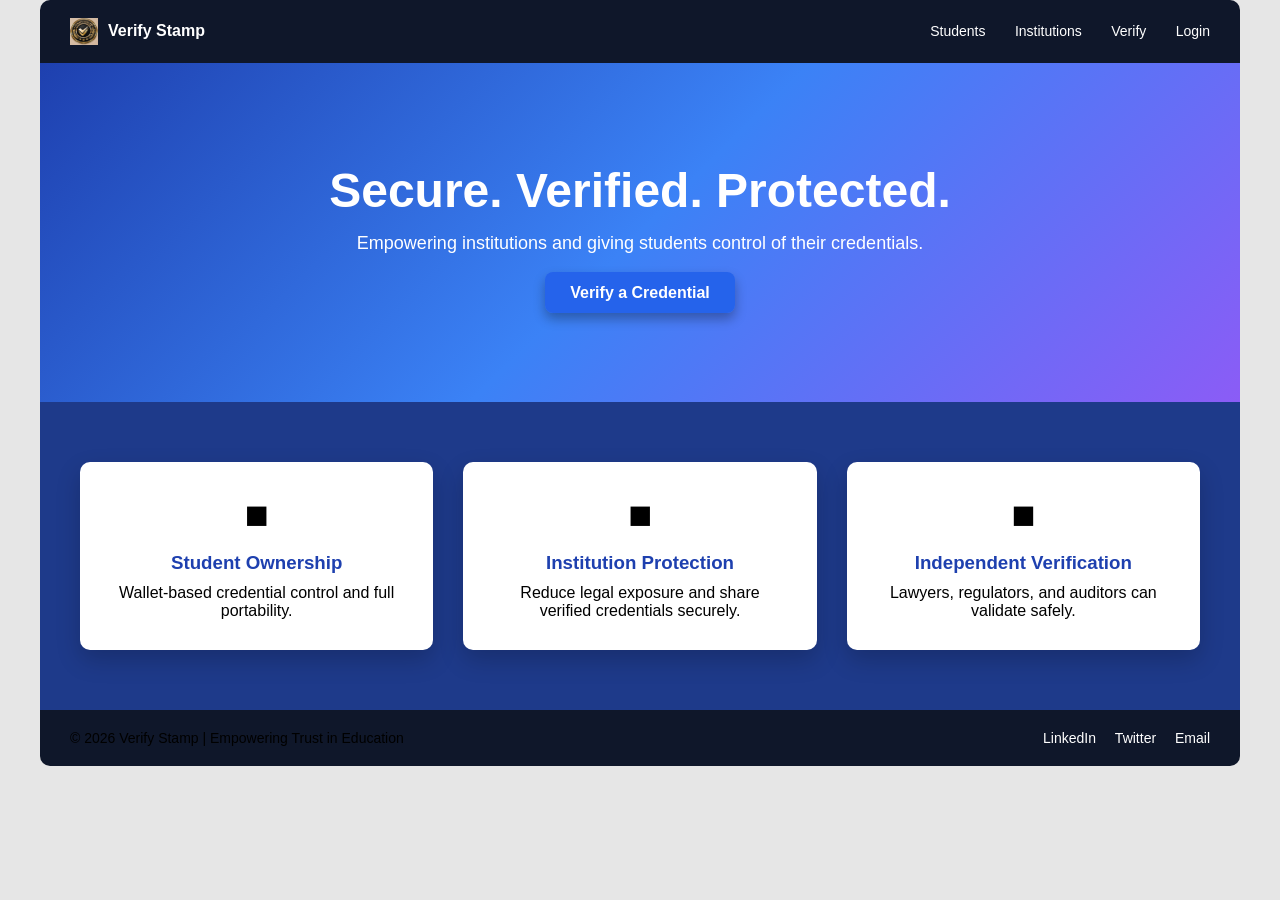
==== index.html @ f708c898 "Update index.html" ====
<!DOCTYPE html>
<html lang="en">

<head>

<meta charset="UTF-8">
<meta name="viewport" content="width=device-width, initial-scale=1.0">

<title>Verify Stamp</title>

<link rel="stylesheet" href="style.css">

</head>

<body>

<header class="navbar">

<div class="logo">
<img src="Verify Stamp Logo.png">
<span>Verify Stamp</span>
</div>

<nav>
<a href="#">Students</a>
<a href="#">Institutions</a>
<a href="verify.html">Verify</a>
<a href="#">Login</a>
</nav>

</header>


<section class="hero">

<h1>Secure. Verified. Protected.</h1>

<p>
Empowering institutions and giving students control of their credentials.
</p>

<a href="verify.html" class="btn">
Verify a Credential
</a>

</section>


<section class="features">

<div class="card">

<div class="icon">■</div>

<h3>Student Ownership</h3>

<p>
Wallet-based credential control and full portability.
</p>

</div>


<div class="card">

<div class="icon">■</div>

<h3>Institution Protection</h3>

<p>
Reduce legal exposure and share verified credentials securely.
</p>

</div>


<div class="card">

<div class="icon">■</div>

<h3>Independent Verification</h3>

<p>
Lawyers, regulators, and auditors can validate safely.
</p>

</div>

</section>


<footer>

<p>
© 2026 Verify Stamp | Empowering Trust in Education
</p>

<div class="socials">
<a href="#">LinkedIn</a>
<a href="#">Twitter</a>
<a href="#">Email</a>
</div>

</footer>


</body>
</html>
---- style.css ----
*{
margin:0;
padding:0;
box-sizing:border-box;
font-family:Arial, Helvetica, sans-serif;
}

body{

background:#e6e6e6;
display:flex;
flex-direction:column;
align-items:center;

}

/* MAIN CONTAINER STYLE */

body > *{

width:1200px;

}

/* NAVBAR */

.navbar{

display:flex;
justify-content:space-between;
align-items:center;

background:#0f172a;
padding:18px 30px;
border-radius:10px 10px 0 0;

color:white;

}

.logo{
display:flex;
align-items:center;
gap:10px;
font-weight:bold;
}

.logo img{
width:28px;
}

nav a{

color:white;
text-decoration:none;
margin-left:25px;
font-size:14px;

}

/* HERO SECTION */

.hero{

text-align:center;
padding:100px 20px;

background:linear-gradient(
135deg,
#1e40af,
#3b82f6,
#8b5cf6
);

color:white;

}

.hero h1{

font-size:48px;
margin-bottom:15px;

}

.hero p{

font-size:18px;
margin-bottom:30px;

}

/* BUTTON */

.btn{

background:#2563eb;
color:white;

padding:12px 25px;

border-radius:8px;
text-decoration:none;

font-weight:bold;

box-shadow:0 6px 12px rgba(0,0,0,0.3);

}

/* FEATURES */

.features{

display:flex;
justify-content:space-between;

gap:30px;

padding:60px 40px;

background:#1e3a8a;

}

.card{

background:white;

padding:30px;

border-radius:10px;

text-align:center;

width:33%;

box-shadow:0 10px 25px rgba(0,0,0,0.2);

}

.card .icon{

font-size:40px;
margin-bottom:15px;

}

.card h3{

color:#1e40af;
margin-bottom:10px;

}

/* FOOTER */

footer{

background:#0f172a;
color:blue and purple ;

display:flex;
justify-content:space-between;

padding:20px 30px;

border-radius:0 0 10px 10px;

font-size:14px;

}

.socials a{

color:white;
margin-left:15px;
text-decoration:none;

}
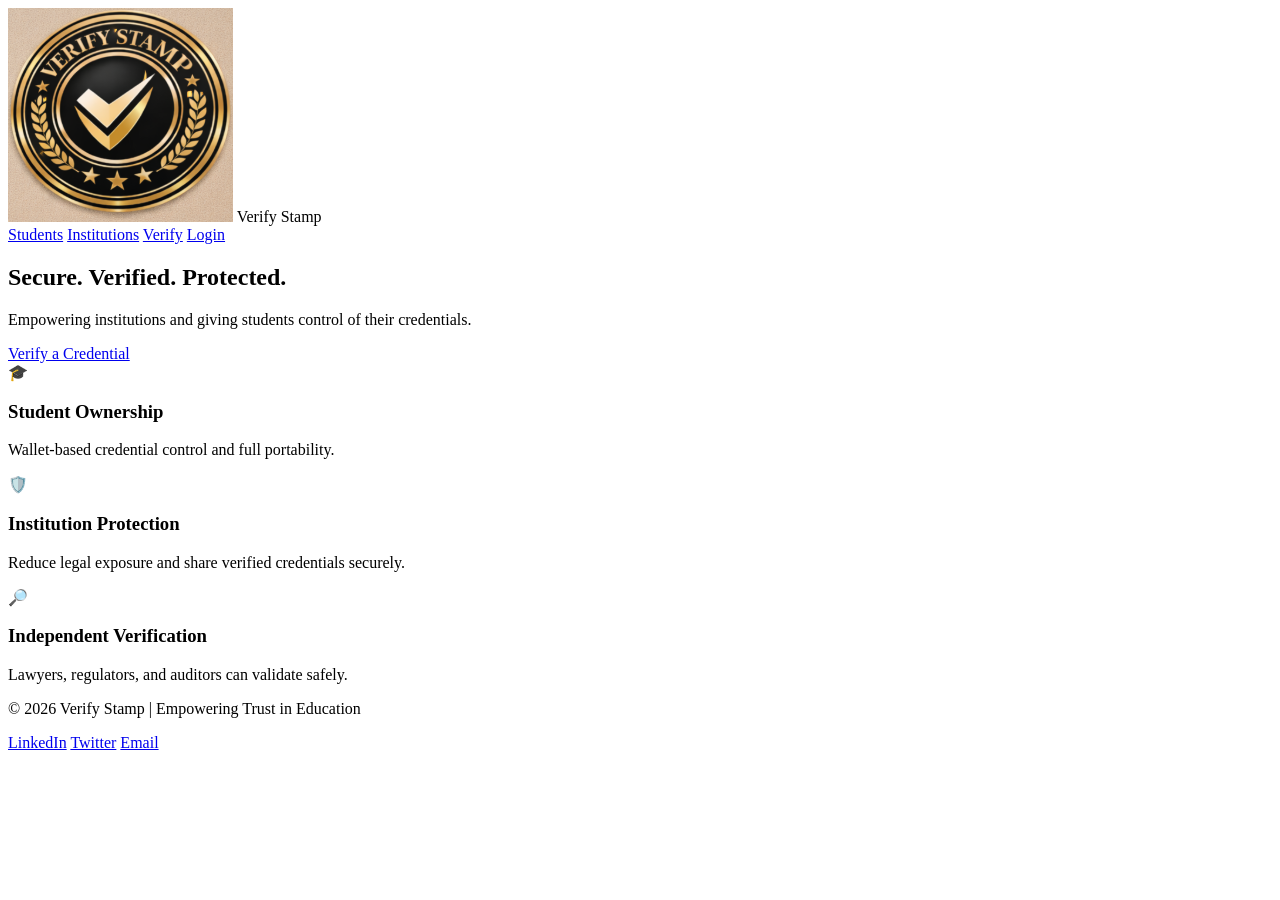
==== commit 385af4a9: "Update index.html" ====
--- a/index.html
+++ b/index.html
@@ -13,6 +13,8 @@
 </head>
 
 <body>
+
+<div class="container">
 
 <header class="navbar">
 
@@ -50,7 +52,7 @@
 
 <div class="card">
 
-<div class="icon">■</div>
+<div class="icon">🎓</div>
 
 <h3>Student Ownership</h3>
 
@@ -63,7 +65,7 @@
 
 <div class="card">
 
-<div class="icon">■</div>
+<div class="icon">🛡️</div>
 
 <h3>Institution Protection</h3>
 
@@ -76,7 +78,7 @@
 
 <div class="card">
 
-<div class="icon">■</div>
+<div class="icon">🔎</div>
 
 <h3>Independent Verification</h3>
 
@@ -103,6 +105,7 @@
 
 </footer>
 
+</div>
 
 </body>
 </html>
--- a/style.css
+++ b/style.css
@@ -1,180 +1,108 @@
-*{
-margin:0;
-padding:0;
-box-sizing:border-box;
-font-family:Arial, Helvetica, sans-serif;
-}
+<!DOCTYPE html>
+<html lang="en">
 
-body{
+<head>
 
-background:#e6e6e6;
-display:flex;
-flex-direction:column;
-align-items:center;
+<meta charset="UTF-8">
+<meta name="viewport" content="width=device-width, initial-scale=1.0">
 
-}
+<title>Verify Stamp</title>
 
-/* MAIN CONTAINER STYLE */
+<link rel="stylesheet" href="style.css">
 
-body > *{
+</head>
 
-width:1200px;
+<body>
 
-}
+<header class="navbar">
 
-/* NAVBAR */
+<div class="logo">
+<img src="Verify Stamp Logo.png">
+<span>Verify Stamp</span>
+</div>
 
-.navbar{
+<nav>
+<a href="#">Students</a>
+<a href="#">Institutions</a>
+<a href="verify.html">Verify</a>
+<a href="#">Login</a>
+</nav>
 
-display:flex;
-justify-content:space-between;
-align-items:center;
+</header>
 
-background:#0f172a;
-padding:18px 30px;
-border-radius:10px 10px 0 0;
 
-color:white;
+<section class="hero">
 
-}
+<h1>Secure. Verified. Protected.</h1>
 
-.logo{
-display:flex;
-align-items:center;
-gap:10px;
-font-weight:bold;
-}
+<p>
+Empowering institutions and giving students control of their credentials.
+</p>
 
-.logo img{
-width:28px;
-}
+<a href="verify.html" class="btn">
+Verify a Credential
+</a>
 
-nav a{
+</section>
 
-color:white;
-text-decoration:none;
-margin-left:25px;
-font-size:14px;
 
-}
+<section class="features">
 
-/* HERO SECTION */
+<div class="card">
 
-.hero{
+<div class="icon">■</div>
 
-text-align:center;
-padding:100px 20px;
+<h3>Student Ownership</h3>
 
-background:linear-gradient(
-135deg,
-#1e40af,
-#3b82f6,
-#8b5cf6
-);
+<p>
+Wallet-based credential control and full portability.
+</p>
 
-color:white;
+</div>
 
-}
 
-.hero h1{
+<div class="card">
 
-font-size:48px;
-margin-bottom:15px;
+<div class="icon">■</div>
 
-}
+<h3>Institution Protection</h3>
 
-.hero p{
+<p>
+Reduce legal exposure and share verified credentials securely.
+</p>
 
-font-size:18px;
-margin-bottom:30px;
+</div>
 
-}
 
-/* BUTTON */
+<div class="card">
 
-.btn{
+<div class="icon">■</div>
 
-background:#2563eb;
-color:white;
+<h3>Independent Verification</h3>
 
-padding:12px 25px;
+<p>
+Lawyers, regulators, and auditors can validate safely.
+</p>
 
-border-radius:8px;
-text-decoration:none;
+</div>
 
-font-weight:bold;
+</section>
 
-box-shadow:0 6px 12px rgba(0,0,0,0.3);
 
-}
+<footer>
 
-/* FEATURES */
+<p>
+© 2026 Verify Stamp | Empowering Trust in Education
+</p>
 
-.features{
+<div class="socials">
+<a href="#">LinkedIn</a>
+<a href="#">Twitter</a>
+<a href="#">Email</a>
+</div>
 
-display:flex;
-justify-content:space-between;
+</footer>
 
-gap:30px;
 
-padding:60px 40px;
-
-background:#1e3a8a;
-
-}
-
-.card{
-
-background:white;
-
-padding:30px;
-
-border-radius:10px;
-
-text-align:center;
-
-width:33%;
-
-box-shadow:0 10px 25px rgba(0,0,0,0.2);
-
-}
-
-.card .icon{
-
-font-size:40px;
-margin-bottom:15px;
-
-}
-
-.card h3{
-
-color:#1e40af;
-margin-bottom:10px;
-
-}
-
-/* FOOTER */
-
-footer{
-
-background:#0f172a;
-color:blue and purple ;
-
-display:flex;
-justify-content:space-between;
-
-padding:20px 30px;
-
-border-radius:0 0 10px 10px;
-
-font-size:14px;
-
-}
-
-.socials a{
-
-color:white;
-margin-left:15px;
-text-decoration:none;
-
-}
+</body>
+</html>
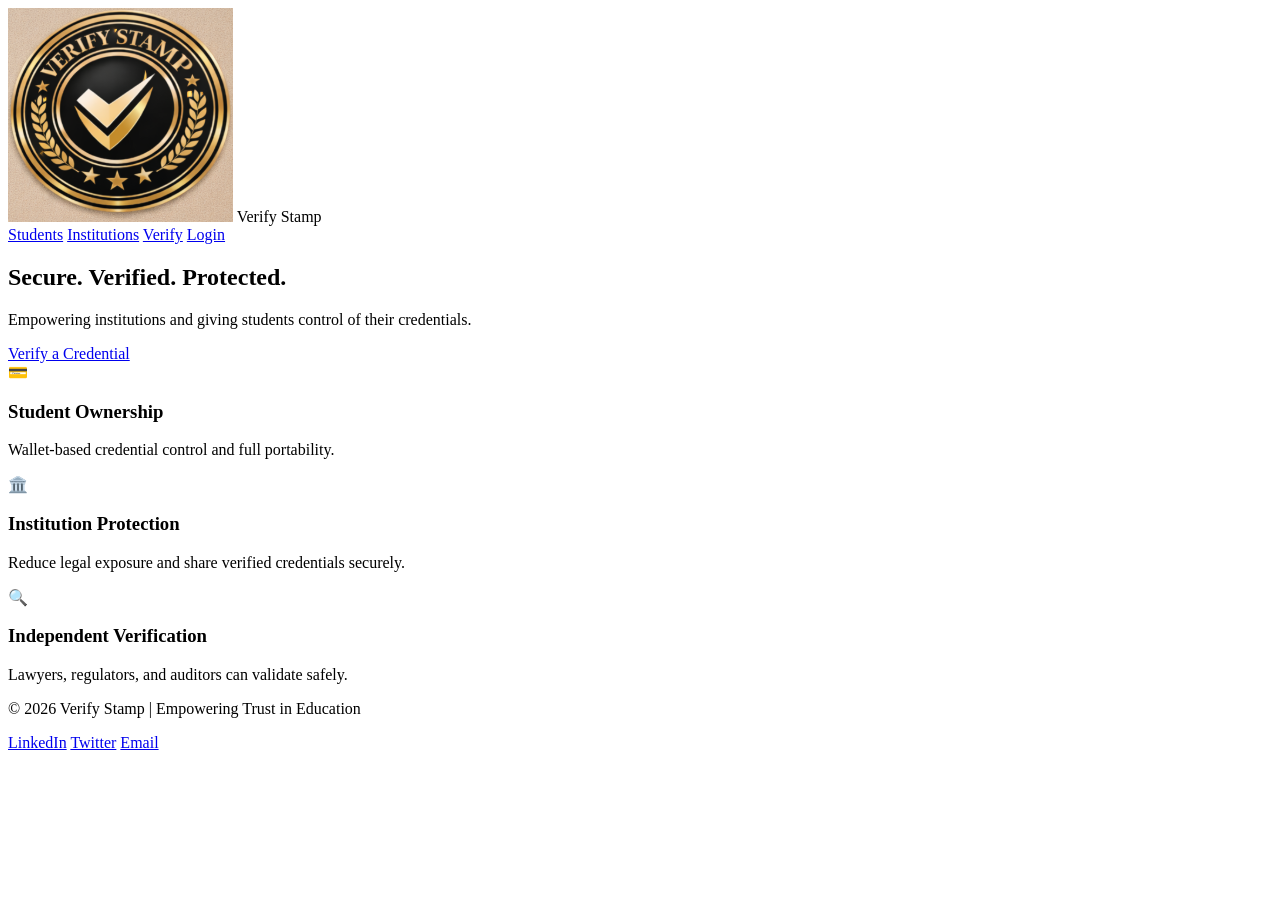
==== commit e36fa05b: "Update index.html" ====
--- a/index.html
+++ b/index.html
@@ -1,8 +1,6 @@
 <!DOCTYPE html>
 <html lang="en">
-
 <head>
-
 <meta charset="UTF-8">
 <meta name="viewport" content="width=device-width, initial-scale=1.0">
 
@@ -14,12 +12,12 @@
 
 <body>
 
-<div class="container">
+<!-- NAVBAR -->
 
 <header class="navbar">
 
 <div class="logo">
-<img src="Verify Stamp Logo.png">
+<img src="Verify Stamp Logo.png" alt="Verify Stamp Logo">
 <span>Verify Stamp</span>
 </div>
 
@@ -32,6 +30,7 @@
 
 </header>
 
+<!-- HERO SECTION -->
 
 <section class="hero">
 
@@ -47,12 +46,13 @@
 
 </section>
 
+<!-- FEATURES -->
 
 <section class="features">
 
 <div class="card">
 
-<div class="icon">🎓</div>
+<div class="icon">💳</div>
 
 <h3>Student Ownership</h3>
 
@@ -62,10 +62,9 @@
 
 </div>
 
-
 <div class="card">
 
-<div class="icon">🛡️</div>
+<div class="icon">🏛️</div>
 
 <h3>Institution Protection</h3>
 
@@ -75,10 +74,9 @@
 
 </div>
 
-
 <div class="card">
 
-<div class="icon">🔎</div>
+<div class="icon">🔍</div>
 
 <h3>Independent Verification</h3>
 
@@ -90,6 +88,7 @@
 
 </section>
 
+<!-- FOOTER -->
 
 <footer>
 
@@ -98,14 +97,14 @@
 </p>
 
 <div class="socials">
+
 <a href="#">LinkedIn</a>
 <a href="#">Twitter</a>
 <a href="#">Email</a>
+
 </div>
 
 </footer>
 
-</div>
-
 </body>
 </html>
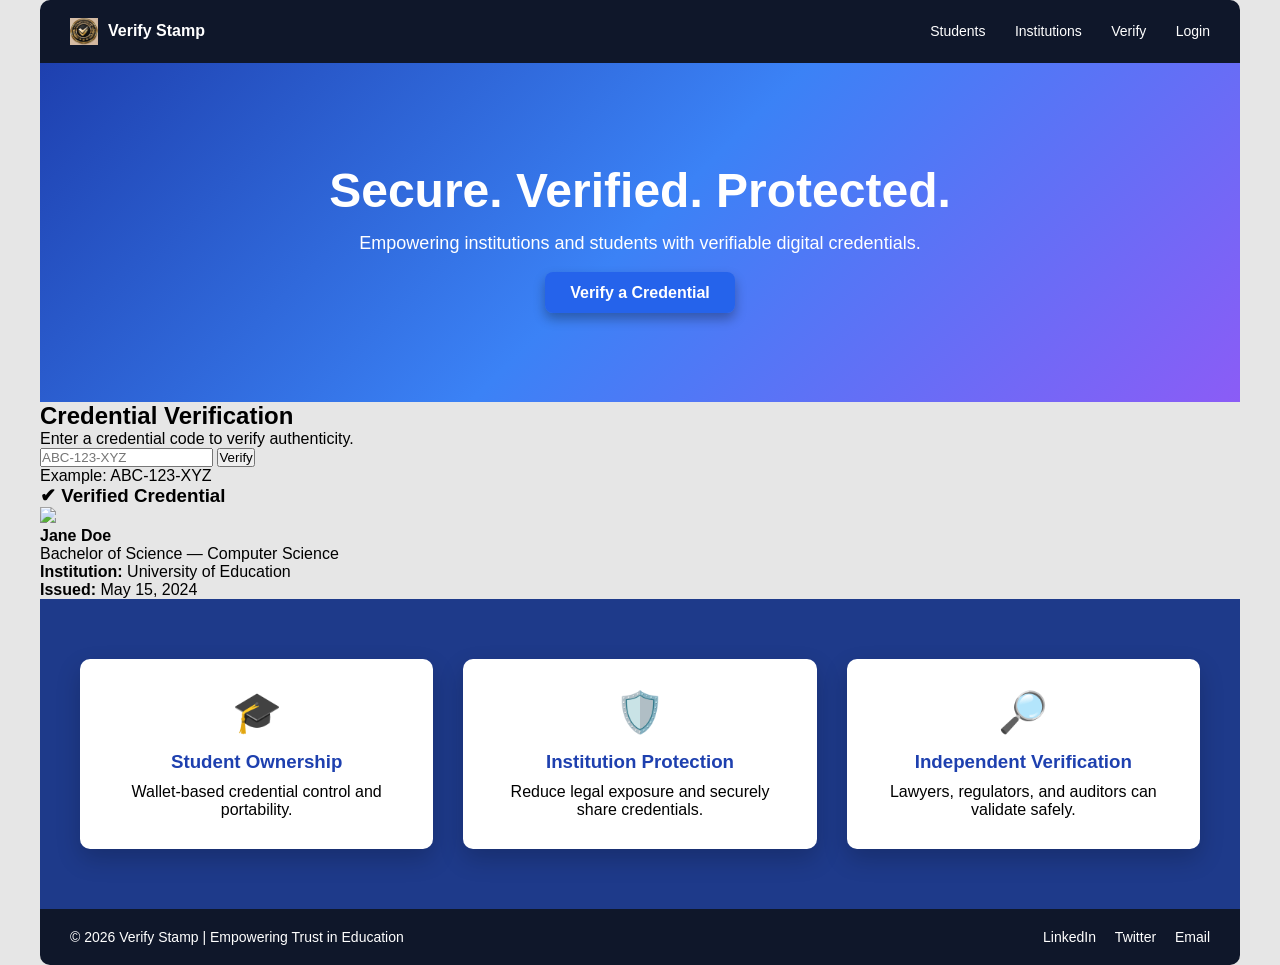
==== commit 96e2eeb6: "Update index.html" ====
--- a/index.html
+++ b/index.html
@@ -1,6 +1,7 @@
 <!DOCTYPE html>
 <html lang="en">
 <head>
+
 <meta charset="UTF-8">
 <meta name="viewport" content="width=device-width, initial-scale=1.0">
 
@@ -12,12 +13,10 @@
 
 <body>
 
-<!-- NAVBAR -->
-
 <header class="navbar">
 
 <div class="logo">
-<img src="Verify Stamp Logo.png" alt="Verify Stamp Logo">
+<img src="Verify Stamp Logo.png">
 <span>Verify Stamp</span>
 </div>
 
@@ -30,14 +29,13 @@
 
 </header>
 
-<!-- HERO SECTION -->
 
 <section class="hero">
 
 <h1>Secure. Verified. Protected.</h1>
 
 <p>
-Empowering institutions and giving students control of their credentials.
+Empowering institutions and students with verifiable digital credentials.
 </p>
 
 <a href="verify.html" class="btn">
@@ -46,37 +44,96 @@
 
 </section>
 
+
+<!-- VERIFICATION BOX -->
+
+<section class="verify-box">
+
+<h2>Credential Verification</h2>
+
+<p>Enter a credential code to verify authenticity.</p>
+
+<div class="verify-form">
+
+<input type="text" placeholder="ABC-123-XYZ">
+
+<button>Verify</button>
+
+</div>
+
+<span class="demo">Example: ABC-123-XYZ</span>
+
+</section>
+
+
+<!-- RESULT CARD -->
+
+<section class="result-card">
+
+<h3>✔ Verified Credential</h3>
+
+<div class="credential">
+
+<div class="person">
+
+<img src="https://i.pravatar.cc/80">
+
+<div>
+
+<strong>Jane Doe</strong>
+
+<p>Bachelor of Science — Computer Science</p>
+
+</div>
+
+</div>
+
+<div class="details">
+
+<p><b>Institution:</b> University of Education</p>
+
+<p><b>Issued:</b> May 15, 2024</p>
+
+</div>
+
+</div>
+
+</section>
+
+
 <!-- FEATURES -->
 
 <section class="features">
 
 <div class="card">
 
-<div class="icon">💳</div>
+<div class="icon">🎓</div>
 
 <h3>Student Ownership</h3>
 
 <p>
-Wallet-based credential control and full portability.
+Wallet-based credential control and portability.
 </p>
 
 </div>
 
+
 <div class="card">
 
-<div class="icon">🏛️</div>
+<div class="icon">🛡️</div>
 
 <h3>Institution Protection</h3>
 
 <p>
-Reduce legal exposure and share verified credentials securely.
+Reduce legal exposure and securely share credentials.
 </p>
 
 </div>
 
+
 <div class="card">
 
-<div class="icon">🔍</div>
+<div class="icon">🔎</div>
 
 <h3>Independent Verification</h3>
 
@@ -88,7 +145,6 @@
 
 </section>
 
-<!-- FOOTER -->
 
 <footer>
 
@@ -97,14 +153,13 @@
 </p>
 
 <div class="socials">
-
 <a href="#">LinkedIn</a>
 <a href="#">Twitter</a>
 <a href="#">Email</a>
-
 </div>
 
 </footer>
 
+
 </body>
 </html>
--- a/style.css
+++ b/style.css
@@ -1,108 +1,180 @@
-<!DOCTYPE html>
-<html lang="en">
+*{
+margin:0;
+padding:0;
+box-sizing:border-box;
+font-family:Arial, Helvetica, sans-serif;
+}
 
-<head>
+body{
 
-<meta charset="UTF-8">
-<meta name="viewport" content="width=device-width, initial-scale=1.0">
+background:#e6e6e6;
+display:flex;
+flex-direction:column;
+align-items:center;
 
-<title>Verify Stamp</title>
+}
 
-<link rel="stylesheet" href="style.css">
+/* MAIN CONTAINER STYLE */
 
-</head>
+body > *{
 
-<body>
+width:1200px;
 
-<header class="navbar">
+}
 
-<div class="logo">
-<img src="Verify Stamp Logo.png">
-<span>Verify Stamp</span>
-</div>
+/* NAVBAR */
 
-<nav>
-<a href="#">Students</a>
-<a href="#">Institutions</a>
-<a href="verify.html">Verify</a>
-<a href="#">Login</a>
-</nav>
+.navbar{
 
-</header>
+display:flex;
+justify-content:space-between;
+align-items:center;
 
+background:#0f172a;
+padding:18px 30px;
+border-radius:10px 10px 0 0;
 
-<section class="hero">
+color:white;
 
-<h1>Secure. Verified. Protected.</h1>
+}
 
-<p>
-Empowering institutions and giving students control of their credentials.
-</p>
+.logo{
+display:flex;
+align-items:center;
+gap:10px;
+font-weight:bold;
+}
 
-<a href="verify.html" class="btn">
-Verify a Credential
-</a>
+.logo img{
+width:28px;
+}
 
-</section>
+nav a{
 
+color:white;
+text-decoration:none;
+margin-left:25px;
+font-size:14px;
 
-<section class="features">
+}
 
-<div class="card">
+/* HERO SECTION */
 
-<div class="icon">■</div>
+.hero{
 
-<h3>Student Ownership</h3>
+text-align:center;
+padding:100px 20px;
 
-<p>
-Wallet-based credential control and full portability.
-</p>
+background:linear-gradient(
+135deg,
+#1e40af,
+#3b82f6,
+#8b5cf6
+);
 
-</div>
+color:white;
 
+}
 
-<div class="card">
+.hero h1{
 
-<div class="icon">■</div>
+font-size:48px;
+margin-bottom:15px;
 
-<h3>Institution Protection</h3>
+}
 
-<p>
-Reduce legal exposure and share verified credentials securely.
-</p>
+.hero p{
 
-</div>
+font-size:18px;
+margin-bottom:30px;
 
+}
 
-<div class="card">
+/* BUTTON */
 
-<div class="icon">■</div>
+.btn{
 
-<h3>Independent Verification</h3>
+background:#2563eb;
+color:white;
 
-<p>
-Lawyers, regulators, and auditors can validate safely.
-</p>
+padding:12px 25px;
 
-</div>
+border-radius:8px;
+text-decoration:none;
 
-</section>
+font-weight:bold;
 
+box-shadow:0 6px 12px rgba(0,0,0,0.3);
 
-<footer>
+}
 
-<p>
-© 2026 Verify Stamp | Empowering Trust in Education
-</p>
+/* FEATURES */
 
-<div class="socials">
-<a href="#">LinkedIn</a>
-<a href="#">Twitter</a>
-<a href="#">Email</a>
-</div>
+.features{
 
-</footer>
+display:flex;
+justify-content:space-between;
 
+gap:30px;
 
-</body>
-</html>
+padding:60px 40px;
+
+background:#1e3a8a;
+
+}
+
+.card{
+
+background:white;
+
+padding:30px;
+
+border-radius:10px;
+
+text-align:center;
+
+width:33%;
+
+box-shadow:0 10px 25px rgba(0,0,0,0.2);
+
+}
+
+.card .icon{
+
+font-size:40px;
+margin-bottom:15px;
+
+}
+
+.card h3{
+
+color:#1e40af;
+margin-bottom:10px;
+
+}
+
+/* FOOTER */
+
+footer{
+
+background:#0f172a;
+color:white;
+
+display:flex;
+justify-content:space-between;
+
+padding:20px 30px;
+
+border-radius:0 0 10px 10px;
+
+font-size:14px;
+
+}
+
+.socials a{
+
+color:white;
+margin-left:15px;
+text-decoration:none;
+
+}
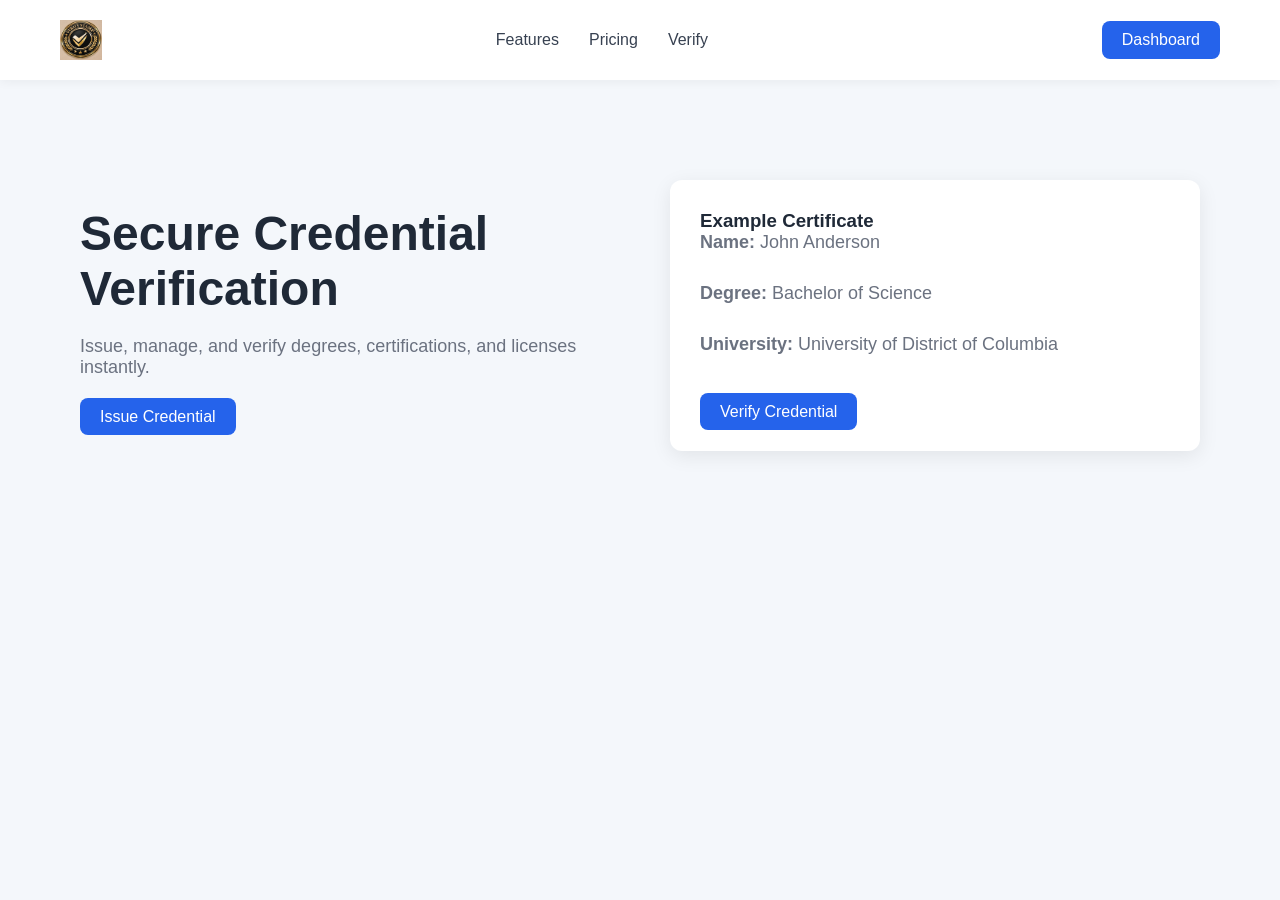
==== commit a2b51846: "Update index.html" ====
--- a/index.html
+++ b/index.html
@@ -1,165 +1,60 @@
 <!DOCTYPE html>
-<html lang="en">
+<html>
+
 <head>
 
-<meta charset="UTF-8">
-<meta name="viewport" content="width=device-width, initial-scale=1.0">
-
 <title>Verify Stamp</title>
-
 <link rel="stylesheet" href="style.css">
 
 </head>
 
 <body>
 
-<header class="navbar">
+<nav>
 
-<div class="logo">
-<img src="Verify Stamp Logo.png">
-<span>Verify Stamp</span>
-</div>
+<img src="logo.png">
 
-<nav>
-<a href="#">Students</a>
-<a href="#">Institutions</a>
-<a href="verify.html">Verify</a>
-<a href="#">Login</a>
+<ul>
+<li><a href="#">Features</a></li>
+<li><a href="#">Pricing</a></li>
+<li><a href="verify.html">Verify</a></li>
+</ul>
+
+<a class="btn" href="dashboard.html">Dashboard</a>
+
 </nav>
-
-</header>
-
 
 <section class="hero">
 
-<h1>Secure. Verified. Protected.</h1>
+<div>
+
+<h1>Secure Credential Verification</h1>
 
 <p>
-Empowering institutions and students with verifiable digital credentials.
+Issue, manage, and verify degrees, certifications,
+and licenses instantly.
 </p>
 
-<a href="verify.html" class="btn">
-Verify a Credential
-</a>
-
-</section>
-
-
-<!-- VERIFICATION BOX -->
-
-<section class="verify-box">
-
-<h2>Credential Verification</h2>
-
-<p>Enter a credential code to verify authenticity.</p>
-
-<div class="verify-form">
-
-<input type="text" placeholder="ABC-123-XYZ">
-
-<button>Verify</button>
+<a class="btn" href="issue.html">Issue Credential</a>
 
 </div>
 
-<span class="demo">Example: ABC-123-XYZ</span>
+<div class="card">
 
-</section>
+<h3>Example Certificate</h3>
 
+<p><strong>Name:</strong> John Anderson</p>
+<p><strong>Degree:</strong> Bachelor of Science</p>
+<p><strong>University:</strong> University of District of Columbia</p>
 
-<!-- RESULT CARD -->
+<br>
 
-<section class="result-card">
-
-<h3>✔ Verified Credential</h3>
-
-<div class="credential">
-
-<div class="person">
-
-<img src="https://i.pravatar.cc/80">
-
-<div>
-
-<strong>Jane Doe</strong>
-
-<p>Bachelor of Science — Computer Science</p>
-
-</div>
-
-</div>
-
-<div class="details">
-
-<p><b>Institution:</b> University of Education</p>
-
-<p><b>Issued:</b> May 15, 2024</p>
-
-</div>
+<a class="btn" href="verify.html">Verify Credential</a>
 
 </div>
 
 </section>
 
+</body>
 
-<!-- FEATURES -->
-
-<section class="features">
-
-<div class="card">
-
-<div class="icon">🎓</div>
-
-<h3>Student Ownership</h3>
-
-<p>
-Wallet-based credential control and portability.
-</p>
-
-</div>
-
-
-<div class="card">
-
-<div class="icon">🛡️</div>
-
-<h3>Institution Protection</h3>
-
-<p>
-Reduce legal exposure and securely share credentials.
-</p>
-
-</div>
-
-
-<div class="card">
-
-<div class="icon">🔎</div>
-
-<h3>Independent Verification</h3>
-
-<p>
-Lawyers, regulators, and auditors can validate safely.
-</p>
-
-</div>
-
-</section>
-
-
-<footer>
-
-<p>
-© 2026 Verify Stamp | Empowering Trust in Education
-</p>
-
-<div class="socials">
-<a href="#">LinkedIn</a>
-<a href="#">Twitter</a>
-<a href="#">Email</a>
-</div>
-
-</footer>
-
-
-</body>
 </html>
--- a/style.css
+++ b/style.css
@@ -1,3 +1,5 @@
+/* GLOBAL */
+
 *{
 margin:0;
 padding:0;
@@ -6,175 +8,154 @@
 }
 
 body{
-
-background:#e6e6e6;
-display:flex;
-flex-direction:column;
-align-items:center;
-
-}
-
-/* MAIN CONTAINER STYLE */
-
-body > *{
-
-width:1200px;
-
+background:#f4f7fb;
+color:#1f2937;
 }
 
 /* NAVBAR */
 
-.navbar{
-
+nav{
 display:flex;
 justify-content:space-between;
 align-items:center;
-
-background:#0f172a;
-padding:18px 30px;
-border-radius:10px 10px 0 0;
-
-color:white;
-
+padding:20px 60px;
+background:white;
+box-shadow:0 2px 10px rgba(0,0,0,0.05);
 }
 
-.logo{
-display:flex;
-align-items:center;
-gap:10px;
-font-weight:bold;
+nav img{
+height:40px;
 }
 
-.logo img{
-width:28px;
+nav ul{
+display:flex;
+list-style:none;
+gap:30px;
 }
 
 nav a{
-
-color:white;
 text-decoration:none;
-margin-left:25px;
-font-size:14px;
-
+color:#374151;
+font-weight:500;
 }
 
-/* HERO SECTION */
+nav button{
+background:#2563eb;
+border:none;
+color:white;
+padding:10px 20px;
+border-radius:8px;
+cursor:pointer;
+}
+
+/* HERO */
 
 .hero{
-
-text-align:center;
-padding:100px 20px;
-
-background:linear-gradient(
-135deg,
-#1e40af,
-#3b82f6,
-#8b5cf6
-);
-
-color:white;
-
+display:grid;
+grid-template-columns:1fr 1fr;
+gap:60px;
+align-items:center;
+padding:100px 80px;
 }
 
 .hero h1{
-
 font-size:48px;
-margin-bottom:15px;
-
+font-weight:700;
+margin-bottom:20px;
 }
 
 .hero p{
-
 font-size:18px;
+color:#6b7280;
 margin-bottom:30px;
-
 }
 
-/* BUTTON */
+.hero button{
+background:#2563eb;
+color:white;
+border:none;
+padding:15px 30px;
+border-radius:10px;
+font-size:16px;
+cursor:pointer;
+}
+
+/* CARDS */
+
+.card{
+background:white;
+padding:30px;
+border-radius:12px;
+box-shadow:0 5px 20px rgba(0,0,0,0.08);
+}
+
+/* DASHBOARD */
+
+.dashboard{
+display:flex;
+}
+
+.sidebar{
+width:220px;
+background:#1e3a8a;
+color:white;
+min-height:100vh;
+padding:30px;
+}
+
+.sidebar h2{
+margin-bottom:40px;
+}
+
+.sidebar a{
+display:block;
+color:white;
+text-decoration:none;
+margin:15px 0;
+}
+
+.main{
+flex:1;
+padding:40px;
+}
+
+.table{
+width:100%;
+border-collapse:collapse;
+margin-top:20px;
+}
+
+.table th,
+.table td{
+padding:15px;
+border-bottom:1px solid #eee;
+}
+
+/* BUTTONS */
 
 .btn{
-
 background:#2563eb;
 color:white;
-
-padding:12px 25px;
-
+padding:10px 20px;
 border-radius:8px;
 text-decoration:none;
-
-font-weight:bold;
-
-box-shadow:0 6px 12px rgba(0,0,0,0.3);
-
 }
 
-/* FEATURES */
-
-.features{
-
-display:flex;
-justify-content:space-between;
-
-gap:30px;
-
-padding:60px 40px;
-
-background:#1e3a8a;
-
+.verify-box{
+max-width:500px;
+margin:auto;
+background:white;
+padding:40px;
+border-radius:12px;
+box-shadow:0 10px 30px rgba(0,0,0,0.08);
+text-align:center;
 }
 
-.card{
-
-background:white;
-
-padding:30px;
-
-border-radius:10px;
-
-text-align:center;
-
-width:33%;
-
-box-shadow:0 10px 25px rgba(0,0,0,0.2);
-
+input{
+width:100%;
+padding:12px;
+margin-top:10px;
+margin-bottom:20px;
+border-radius:6px;
+border:1px solid #ddd;
 }
-
-.card .icon{
-
-font-size:40px;
-margin-bottom:15px;
-
-}
-
-.card h3{
-
-color:#1e40af;
-margin-bottom:10px;
-
-}
-
-/* FOOTER */
-
-footer{
-
-background:#0f172a;
-color:white;
-
-display:flex;
-justify-content:space-between;
-
-padding:20px 30px;
-
-border-radius:0 0 10px 10px;
-
-font-size:14px;
-
-}
-
-.socials a{
-
-color:white;
-margin-left:15px;
-text-decoration:none;
-
-}
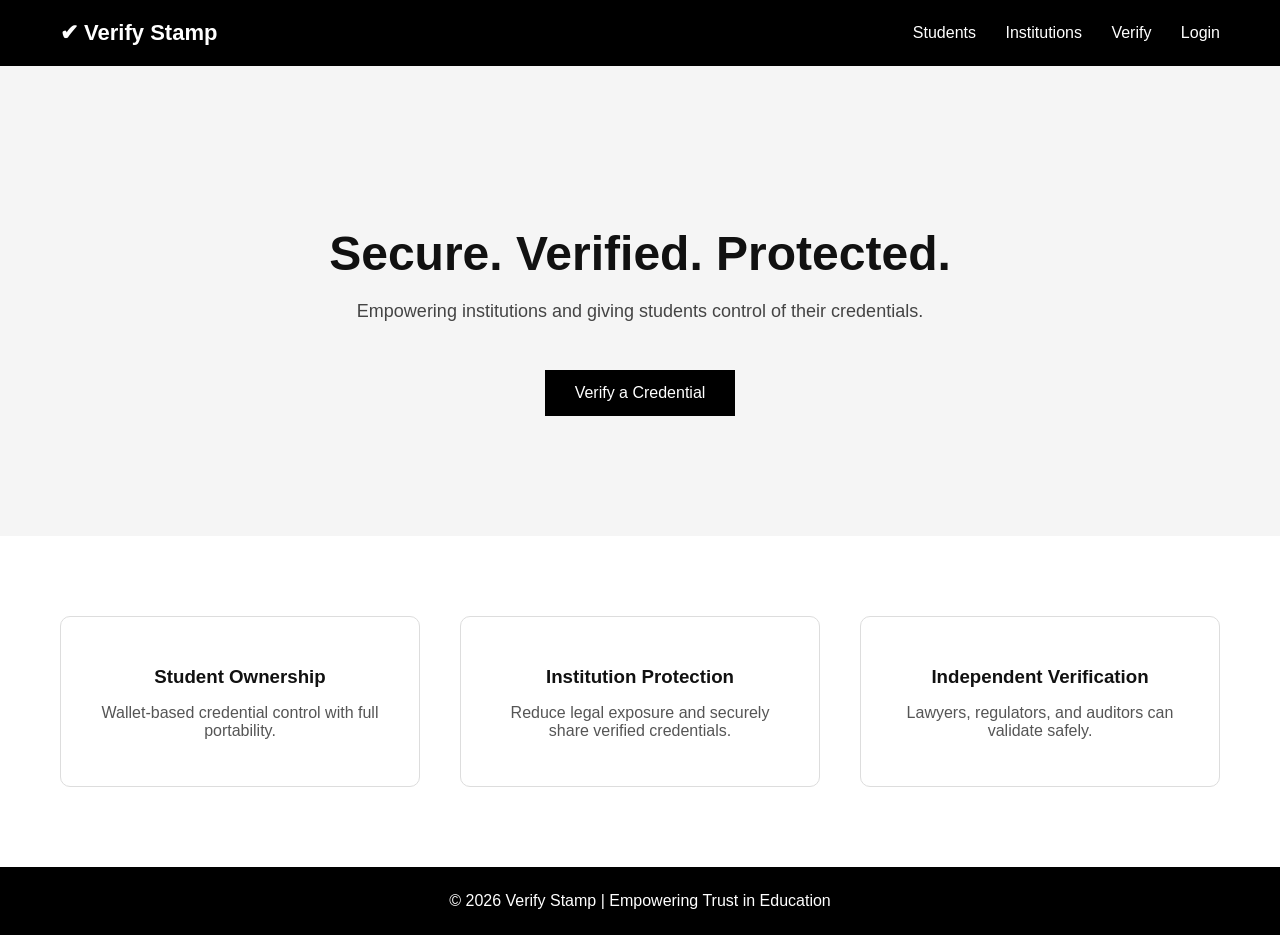
==== commit 0bf6c568: "Update index.html" ====
--- a/index.html
+++ b/index.html
@@ -1,60 +1,164 @@
 <!DOCTYPE html>
-<html>
+<html lang="en">
+<head>
+<meta charset="UTF-8">
+<meta name="viewport" content="width=device-width, initial-scale=1.0">
+<title>Verify Stamp</title>
 
-<head>
+<style>
 
-<title>Verify Stamp</title>
-<link rel="stylesheet" href="style.css">
+body{
+    margin:0;
+    font-family: Arial, Helvetica, sans-serif;
+    background:#ffffff;
+    color:#111;
+}
 
+/* NAVBAR */
+
+.navbar{
+    background:#000;
+    color:#fff;
+    display:flex;
+    justify-content:space-between;
+    align-items:center;
+    padding:20px 60px;
+}
+
+.logo{
+    font-size:22px;
+    font-weight:bold;
+}
+
+.nav-links a{
+    color:#fff;
+    text-decoration:none;
+    margin-left:25px;
+    font-weight:500;
+}
+
+.nav-links a:hover{
+    text-decoration:underline;
+}
+
+/* HERO */
+
+.hero{
+    text-align:center;
+    padding:120px 20px;
+    background:#f5f5f5;
+}
+
+.hero h1{
+    font-size:48px;
+    margin-bottom:20px;
+}
+
+.hero p{
+    font-size:18px;
+    color:#444;
+}
+
+.verify-btn{
+    margin-top:30px;
+    padding:14px 30px;
+    border:none;
+    background:#000;
+    color:#fff;
+    font-size:16px;
+    cursor:pointer;
+}
+
+.verify-btn:hover{
+    background:#333;
+}
+
+/* FEATURES */
+
+.features{
+    display:flex;
+    justify-content:center;
+    gap:40px;
+    padding:80px 60px;
+}
+
+.card{
+    background:#fff;
+    border:1px solid #ddd;
+    border-radius:10px;
+    padding:30px;
+    width:300px;
+    text-align:center;
+}
+
+.card h3{
+    margin-bottom:10px;
+}
+
+.card p{
+    color:#555;
+}
+
+/* FOOTER */
+
+.footer{
+    background:#000;
+    color:#fff;
+    text-align:center;
+    padding:25px;
+}
+
+</style>
 </head>
 
 <body>
 
-<nav>
+<div class="navbar">
+<div class="logo">✔ Verify Stamp</div>
 
-<img src="logo.png">
+<div class="nav-links">
+<a href="#">Students</a>
+<a href="#">Institutions</a>
+<a href="#">Verify</a>
+<a href="#">Login</a>
+</div>
+</div>
 
-<ul>
-<li><a href="#">Features</a></li>
-<li><a href="#">Pricing</a></li>
-<li><a href="verify.html">Verify</a></li>
-</ul>
-
-<a class="btn" href="dashboard.html">Dashboard</a>
-
-</nav>
 
 <section class="hero">
 
-<div>
+<h1>Secure. Verified. Protected.</h1>
 
-<h1>Secure Credential Verification</h1>
+<p>Empowering institutions and giving students control of their credentials.</p>
 
-<p>
-Issue, manage, and verify degrees, certifications,
-and licenses instantly.
-</p>
+<button class="verify-btn">Verify a Credential</button>
 
-<a class="btn" href="issue.html">Issue Credential</a>
+</section>
 
+
+<section class="features">
+
+<div class="card">
+<h3>Student Ownership</h3>
+<p>Wallet-based credential control with full portability.</p>
 </div>
 
 <div class="card">
+<h3>Institution Protection</h3>
+<p>Reduce legal exposure and securely share verified credentials.</p>
+</div>
 
-<h3>Example Certificate</h3>
-
-<p><strong>Name:</strong> John Anderson</p>
-<p><strong>Degree:</strong> Bachelor of Science</p>
-<p><strong>University:</strong> University of District of Columbia</p>
-
-<br>
-
-<a class="btn" href="verify.html">Verify Credential</a>
-
+<div class="card">
+<h3>Independent Verification</h3>
+<p>Lawyers, regulators, and auditors can validate safely.</p>
 </div>
 
 </section>
 
+
+<div class="footer">
+© 2026 Verify Stamp | Empowering Trust in Education
+</div>
+
 </body>
-
 </html>
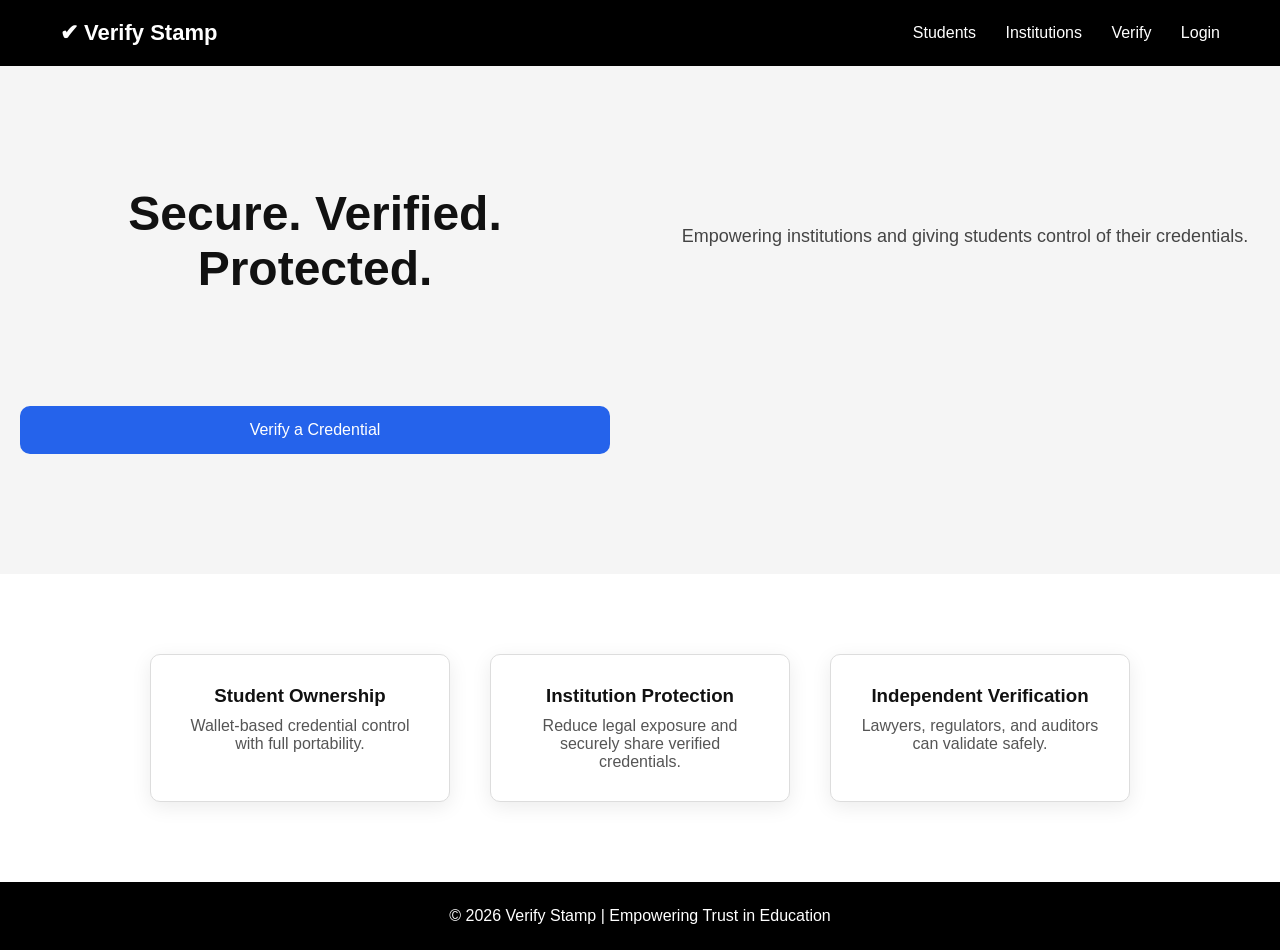
==== commit 3c4a370c: "Add link to stylesheet in index.html" ====
--- a/index.html
+++ b/index.html
@@ -4,7 +4,7 @@
 <meta charset="UTF-8">
 <meta name="viewport" content="width=device-width, initial-scale=1.0">
 <title>Verify Stamp</title>
-
+<link rel="stylesheet" href="style.css">
 <style>
 
 body{
--- a/style.css
+++ b/style.css
@@ -0,0 +1,161 @@
+/* GLOBAL */
+
+*{
+margin:0;
+padding:0;
+box-sizing:border-box;
+font-family:Arial, Helvetica, sans-serif;
+}
+
+body{
+background:#f4f7fb;
+color:#1f2937;
+}
+
+/* NAVBAR */
+
+nav{
+display:flex;
+justify-content:space-between;
+align-items:center;
+padding:20px 60px;
+background:white;
+box-shadow:0 2px 10px rgba(0,0,0,0.05);
+}
+
+nav img{
+height:40px;
+}
+
+nav ul{
+display:flex;
+list-style:none;
+gap:30px;
+}
+
+nav a{
+text-decoration:none;
+color:#374151;
+font-weight:500;
+}
+
+nav button{
+background:#2563eb;
+border:none;
+color:white;
+padding:10px 20px;
+border-radius:8px;
+cursor:pointer;
+}
+
+/* HERO */
+
+.hero{
+display:grid;
+grid-template-columns:1fr 1fr;
+gap:60px;
+align-items:center;
+padding:100px 80px;
+}
+
+.hero h1{
+font-size:48px;
+font-weight:700;
+margin-bottom:20px;
+}
+
+.hero p{
+font-size:18px;
+color:#6b7280;
+margin-bottom:30px;
+}
+
+.hero button{
+background:#2563eb;
+color:white;
+border:none;
+padding:15px 30px;
+border-radius:10px;
+font-size:16px;
+cursor:pointer;
+}
+
+/* CARDS */
+
+.card{
+background:white;
+padding:30px;
+border-radius:12px;
+box-shadow:0 5px 20px rgba(0,0,0,0.08);
+}
+
+/* DASHBOARD */
+
+.dashboard{
+display:flex;
+}
+
+.sidebar{
+width:220px;
+background:#1e3a8a;
+color:white;
+min-height:100vh;
+padding:30px;
+}
+
+.sidebar h2{
+margin-bottom:40px;
+}
+
+.sidebar a{
+display:block;
+color:white;
+text-decoration:none;
+margin:15px 0;
+}
+
+.main{
+flex:1;
+padding:40px;
+}
+
+.table{
+width:100%;
+border-collapse:collapse;
+margin-top:20px;
+}
+
+.table th,
+.table td{
+padding:15px;
+border-bottom:1px solid #eee;
+}
+
+/* BUTTONS */
+
+.btn{
+background:#2563eb;
+color:white;
+padding:10px 20px;
+border-radius:8px;
+text-decoration:none;
+}
+
+.verify-box{
+max-width:500px;
+margin:auto;
+background:white;
+padding:40px;
+border-radius:12px;
+box-shadow:0 10px 30px rgba(0,0,0,0.08);
+text-align:center;
+}
+
+input{
+width:100%;
+padding:12px;
+margin-top:10px;
+margin-bottom:20px;
+border-radius:6px;
+border:1px solid #ddd;
+}
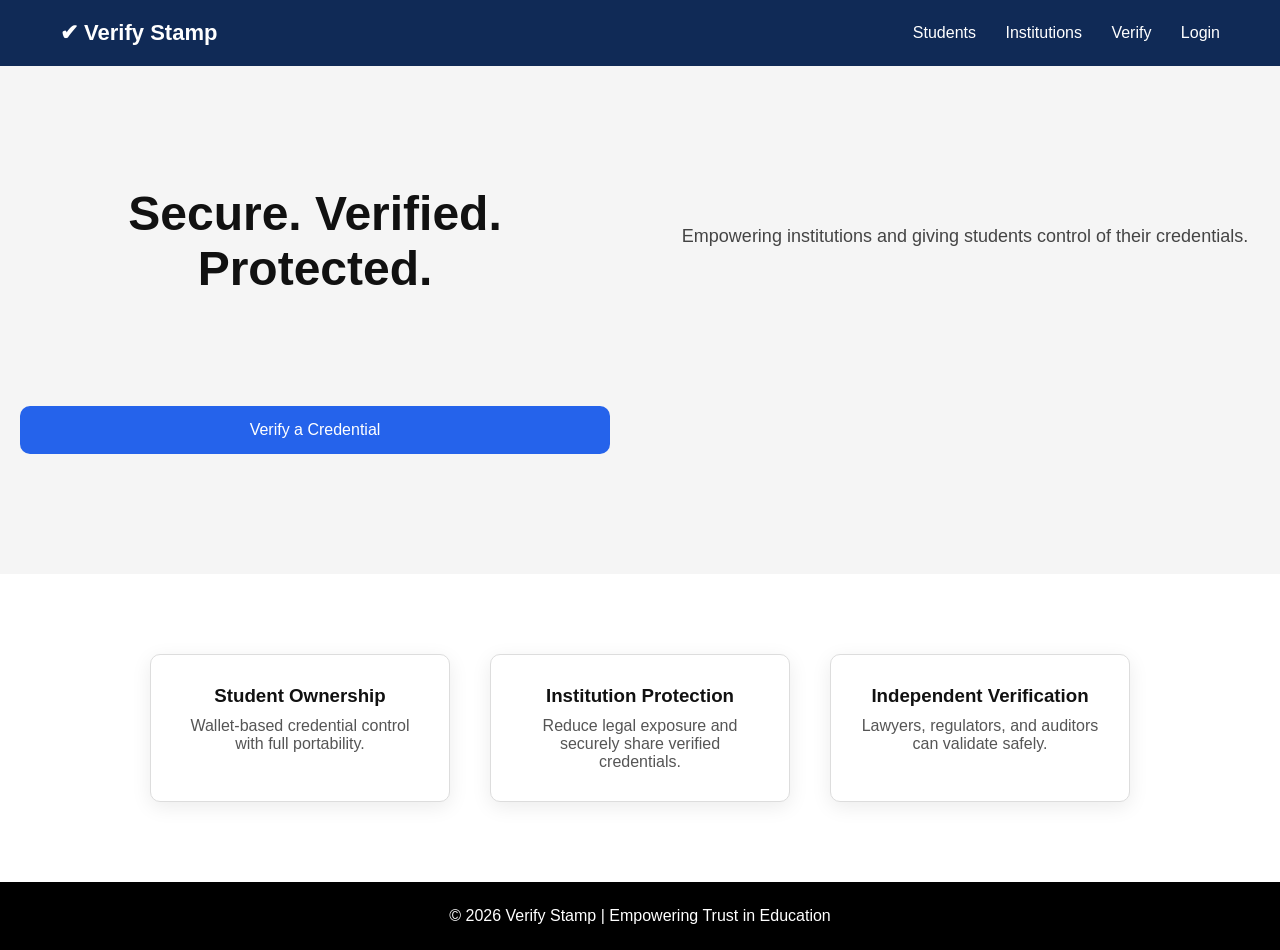
==== commit f6ac1699: "Change navbar background color to #102a56" ====
--- a/index.html
+++ b/index.html
@@ -13,11 +13,8 @@
     background:#ffffff;
     color:#111;
 }
-
-/* NAVBAR */
-
 .navbar{
-    background:#000;
+    background:#102a56;
     color:#fff;
     display:flex;
     justify-content:space-between;
